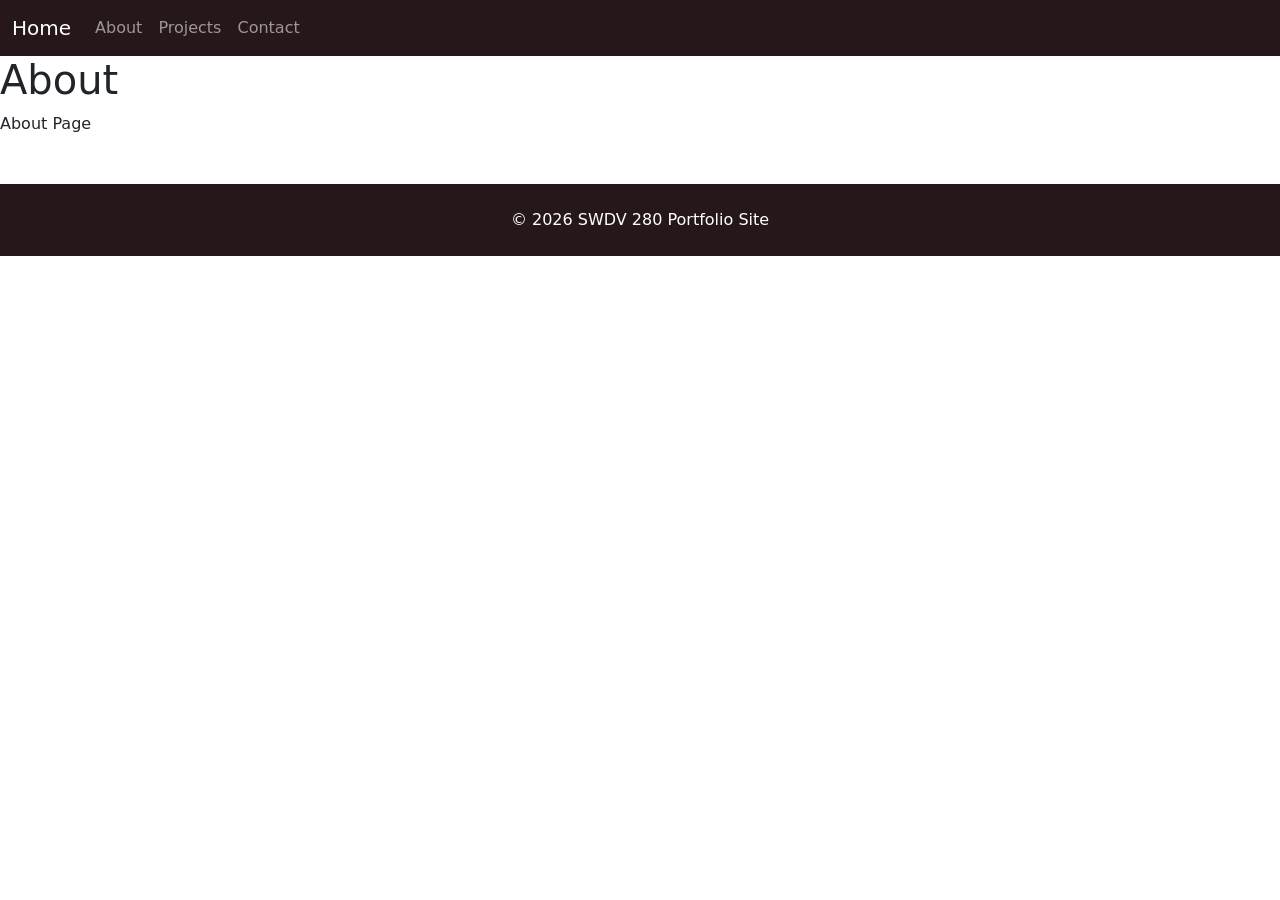
==== about.html @ c1281576 "Navbar and Footer uses the custom elements on each page" ====
<!DOCTYPE html>
<html lang="en">
<head>
    <meta charset="UTF-8">
    <meta name="viewport" content="width=device-width, initial-scale=1.0">
    <title>Document</title>
    <link href="https://cdn.jsdelivr.net/npm/bootstrap@5.3.8/dist/css/bootstrap.min.css" rel="stylesheet" integrity="sha384-sRIl4kxILFvY47J16cr9ZwB07vP4J8+LH7qKQnuqkuIAvNWLzeN8tE5YBujZqJLB" crossorigin="anonymous">
    <link rel="stylesheet" type="text/css" href="assets/css/main.css">
</head>
<body>
    <custom-navbar></custom-navbar>
    <header>
      <h1>About</h1>
    </header>
    <main>
      <p>About Page</p>

    </main>
    <custom-footer></custom-footer>
    
    <script src="https://cdn.jsdelivr.net/npm/bootstrap@5.3.8/dist/js/bootstrap.bundle.min.js" integrity="sha384-FKyoEForCGlyvwx9Hj09JcYn3nv7wiPVlz7YYwJrWVcXK/BmnVDxM+D2scQbITxI" crossorigin="anonymous"></script>
    <script src="assets/js/main.js"></script>
    <script src="assets/js/customelements.js"></script>
</body>
</html>
---- assets/css/main.css ----
/**
@include xs { // 400px

}
@include sm { // 576px

}
@include md { // 768px

}
@include lg { // 960px

}
@include xl { // 1200px

}
@include xxl { // 1400px

}
**/
/* Mixins */
* {
  box-sizing: border-box;
}

.text-light {
  color: #f3f5e7 !important;
}

.text-dark {
  color: #26181A !important;
}

.text-sage {
  color: #C9CBA3 !important;
}

.text-peach {
  color: #FFE1A8 !important;
}

.text-coral {
  color: #E26D5C !important;
}

.text-plum {
  color: #723D46 !important;
}

.text-mocha {
  color: #472D30 !important;
}

.bg-light {
  background-color: #f3f5e7 !important;
}

.bg-dark {
  background-color: #26181A !important;
}

.bg-sage {
  background-color: #C9CBA3 !important;
}

.bg-peach {
  background-color: #FFE1A8 !important;
}

.bg-coral {
  background-color: #E26D5C !important;
}

.bg-plum {
  background-color: #723D46 !important;
}

.bg-mocha {
  background-color: #472D30 !important;
}

/*# sourceMappingURL=main.css.map */
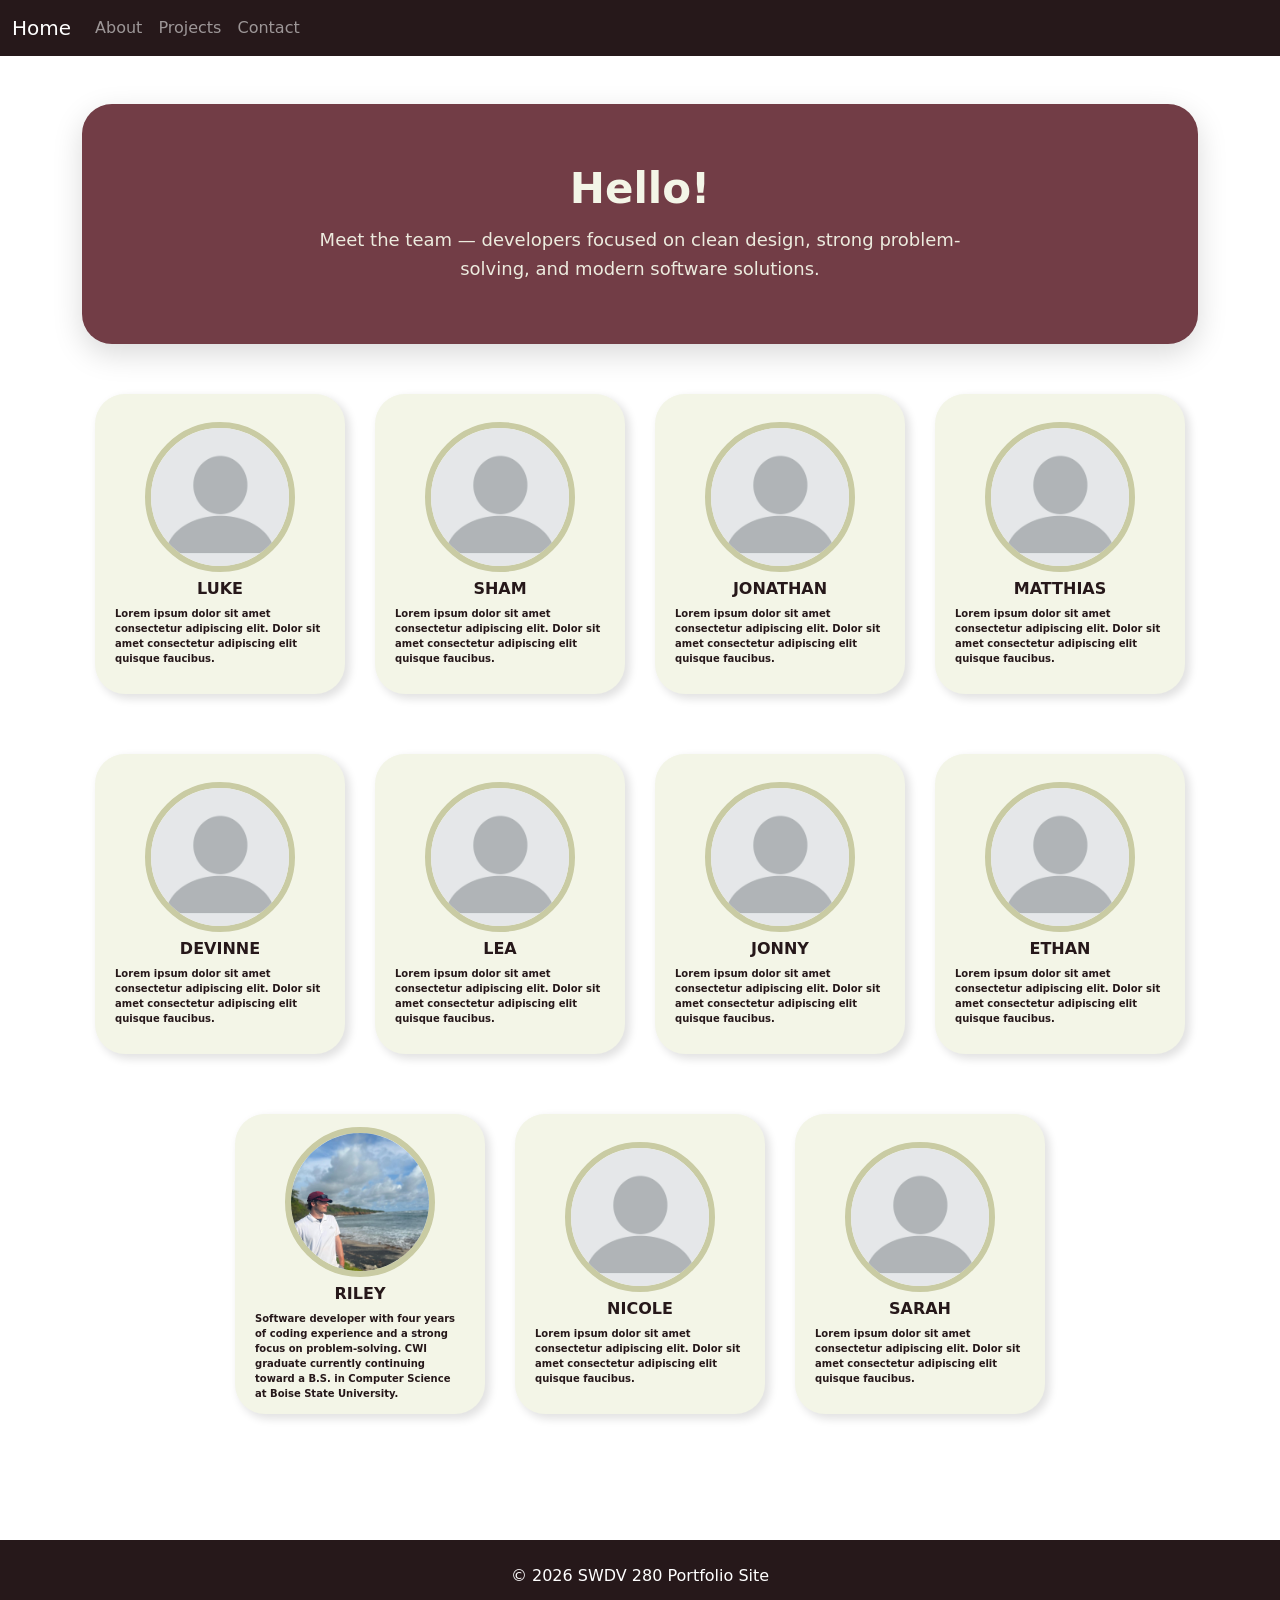
==== commit 75b12573: "CommitAbout1" ====
--- a/about.html
+++ b/about.html
@@ -1,25 +1,76 @@
 <!DOCTYPE html>
 <html lang="en">
 <head>
-    <meta charset="UTF-8">
-    <meta name="viewport" content="width=device-width, initial-scale=1.0">
-    <title>Document</title>
-    <link href="https://cdn.jsdelivr.net/npm/bootstrap@5.3.8/dist/css/bootstrap.min.css" rel="stylesheet" integrity="sha384-sRIl4kxILFvY47J16cr9ZwB07vP4J8+LH7qKQnuqkuIAvNWLzeN8tE5YBujZqJLB" crossorigin="anonymous">
-    <link rel="stylesheet" type="text/css" href="assets/css/main.css">
+  <meta charset="UTF-8">
+  <meta name="viewport" content="width=device-width, initial-scale=1.0">
+  <title>About</title>
+
+  <link href="https://cdn.jsdelivr.net/npm/bootstrap@5.3.8/dist/css/bootstrap.min.css" rel="stylesheet">
+  <link rel="stylesheet" href="assets/css/main.css">
 </head>
+
 <body>
-    <custom-navbar></custom-navbar>
-    <header>
-      <h1>About</h1>
-    </header>
-    <main>
-      <p>About Page</p>
 
-    </main>
-    <custom-footer></custom-footer>
-    
-    <script src="https://cdn.jsdelivr.net/npm/bootstrap@5.3.8/dist/js/bootstrap.bundle.min.js" integrity="sha384-FKyoEForCGlyvwx9Hj09JcYn3nv7wiPVlz7YYwJrWVcXK/BmnVDxM+D2scQbITxI" crossorigin="anonymous"></script>
-    <script src="assets/js/main.js"></script>
-    <script src="assets/js/customelements.js"></script>
+<custom-navbar></custom-navbar>
+
+<main class="container py-5">
+
+  <section class="about-hero text-center mb-5">
+    <h1 class="about-hero__title">Hello!</h1>
+    <p class="about-hero__subtitle">
+      Meet the team — developers focused on clean design,
+      strong problem-solving, and modern software solutions.
+    </p>
+  </section>
+
+  <div class="cards" id="card-container">
+
+    <!-- TEMPLATE -->
+    <template id="blob-card-template">
+      <button class="blob-card">
+
+        <span class="blob-card__content">
+          <img src="" alt="Profile Image" class="profile-image">
+          <span class="card-heading"></span>
+          <span class="card-text"></span>
+        </span>
+
+        <span class="blob-card__inner">
+          <span class="blob-card__blobs">
+            <span class="blob-card__blob"></span>
+            <span class="blob-card__blob"></span>
+            <span class="blob-card__blob"></span>
+          </span>
+        </span>
+
+        <span class="blob-card__hover-btn">
+          <a href="#" target="_blank">View Profile</a>
+        </span>
+
+      </button>
+    </template>
+
+  </div>
+
+</main>
+<custom-footer></custom-footer>
+
+<svg width="0" height="0">
+  <defs>
+    <filter id="goo">
+      <feGaussianBlur in="SourceGraphic" stdDeviation="10"/>
+      <feColorMatrix in="blur" mode="matrix"
+        values="1 0 0 0 0
+                0 1 0 0 0
+                0 0 1 0 0
+                0 0 0 21 -7"/>
+    </filter>
+  </defs>
+</svg>
+
+<script src="https://cdn.jsdelivr.net/npm/bootstrap@5.3.8/dist/js/bootstrap.bundle.min.js"></script>
+<script src="assets/js/about-cards.js"></script>
+<script src="assets/js/customelements.js"></script>
+
 </body>
-</html>
+</html>
--- a/assets/css/main.css
+++ b/assets/css/main.css
@@ -1,3 +1,4 @@
+/* Mixins */
 /**
 @include xs { // 400px
 
@@ -18,65 +19,266 @@
 
 }
 **/
-/* Mixins */
+.text-light {
+  color: #f3f5e7 !important;
+}
+
+.text-dark {
+  color: #26181A !important;
+}
+
+.text-sage {
+  color: #C9CBA3 !important;
+}
+
+.text-peach {
+  color: #FFE1A8 !important;
+}
+
+.text-coral {
+  color: #E26D5C !important;
+}
+
+.text-plum {
+  color: #723D46 !important;
+}
+
+.text-mocha {
+  color: #472D30 !important;
+}
+
+.bg-light {
+  background-color: #f3f5e7 !important;
+}
+
+.bg-dark {
+  background-color: #26181A !important;
+}
+
+.bg-sage {
+  background-color: #C9CBA3 !important;
+}
+
+.bg-peach {
+  background-color: #FFE1A8 !important;
+}
+
+.bg-coral {
+  background-color: #E26D5C !important;
+}
+
+.bg-plum {
+  background-color: #723D46 !important;
+}
+
+.bg-mocha {
+  background-color: #472D30 !important;
+}
+
+/*ABOUT HERO*/
+.about-hero {
+  background: #723D46;
+  color: #f3f5e7;
+  padding: 60px 20px;
+  border-radius: 30px;
+  margin-bottom: 40px;
+  box-shadow: 0 10px 30px rgba(0, 0, 0, 0.15);
+  text-align: center;
+}
+.about-hero__title {
+  font-size: 42px;
+  font-weight: 700;
+  margin-bottom: 12px;
+}
+.about-hero__subtitle {
+  max-width: 700px;
+  margin: 0 auto;
+  font-size: 18px;
+  line-height: 1.6;
+  opacity: 0.95;
+}
+
+/*ABOUT CARDS*/
+*, *:before, *:after {
+  box-sizing: border-box;
+  margin: 0;
+  padding: 0;
+}
+
+.cards {
+  margin-top: 50px;
+  display: flex;
+  flex-wrap: wrap;
+  gap: 30px;
+  justify-content: center;
+  width: 100%;
+}
+
+.blob-card {
+  z-index: 1;
+  position: relative;
+  overflow: hidden;
+  margin-bottom: 30px;
+  text-align: center;
+  color: #26181A;
+  font-size: 16px;
+  font-weight: bold;
+  background: #f3f5e7;
+  outline: none;
+  border: none;
+  transition: color 0.5s;
+  cursor: pointer;
+  border-radius: 30px;
+  width: 250px;
+  height: 300px;
+  box-shadow: 4px 4px 8px 1px rgba(0, 0, 0, 0.1176470588);
+}
+.blob-card__content {
+  position: relative;
+  z-index: 1;
+  display: flex;
+  flex-direction: column;
+  align-items: center;
+  justify-content: center;
+  height: 100%;
+  width: 100%;
+  gap: 5px;
+  padding: 10px;
+}
+.blob-card__hover-btn {
+  text-transform: uppercase;
+  pointer-events: auto;
+  position: absolute;
+  z-index: 3;
+  left: 50%;
+  bottom: 100px;
+  transform: translate(-50%, 200px);
+  transition: transform 0.8s ease;
+  pointer-events: none;
+  width: 85%;
+}
+.blob-card__hover-btn a {
+  text-decoration: none;
+  padding: 5px 10px;
+  color: #f3f5e7;
+  border-radius: 25px;
+  border: solid 2px #f3f5e7;
+  font-size: 12px;
+}
+.blob-card__hover-btn a:hover {
+  background: #f3f5e7;
+  color: #E26D5C;
+  border: none;
+}
+.blob-card:hover .blob-card__hover-btn {
+  transform: translate(-50%, 0);
+}
+.blob-card .card-heading {
+  text-transform: uppercase;
+  font-size: 16px;
+  font-weight: bold;
+  color: #26181A;
+}
+.blob-card .card-text {
+  font-size: 10px;
+  color: #26181A;
+  text-align: left;
+  padding: 0 10px;
+}
+.blob-card:before {
+  content: "";
+  z-index: 1;
+  position: absolute;
+  left: 0;
+  top: 0;
+  width: 100%;
+  height: 100%;
+  border-radius: 30px;
+}
+.blob-card:after {
+  content: "";
+  z-index: -2;
+  position: absolute;
+  width: 100%;
+  height: 100%;
+  transition: all 0.3s 0.2s;
+  border-radius: 30px;
+}
+.blob-card:hover {
+  color: #f3f5e7;
+  border-radius: 30px;
+}
+.blob-card:hover:after {
+  transition: all 0.3s;
+  left: 0;
+  top: 0;
+  border-radius: 30px;
+}
+.blob-card__inner {
+  z-index: 2;
+  overflow: hidden;
+  position: absolute;
+  left: 0;
+  top: 0;
+  width: 100%;
+  height: 100%;
+  border-radius: 30px;
+}
+.blob-card__blobs {
+  position: relative;
+  display: block;
+  height: 100%;
+  filter: url("#goo");
+}
+.blob-card__blob {
+  position: absolute;
+  width: 33.3333333333%;
+  height: 100%;
+  background: #E26D5C;
+  border-radius: 100%;
+  transform: translate3d(0, 150%, 0) scale(1.7);
+  transition: transform 0.45s;
+}
+@supports (filter: url("#goo")) {
+  .blob-card__blob {
+    transform: translate3d(0, 150%, 0) scale(1.4);
+  }
+}
+.blob-card__blob:nth-child(1) {
+  left: 0%;
+  transition-delay: 0s;
+}
+.blob-card__blob:nth-child(2) {
+  left: 40%;
+  transition-delay: 0.08s;
+}
+.blob-card__blob:nth-child(3) {
+  left: 80%;
+  transition-delay: 0.16s;
+}
+.blob-card:hover .blob-card__blob {
+  transform: translateZ(0) scale(1.7);
+}
+@supports (filter: url("#goo")) {
+  .blob-card:hover .blob-card__blob {
+    transform: translateZ(0) scale(1.4);
+  }
+}
+
+.profile-image {
+  width: 150px;
+  height: 150px;
+  border-radius: 50%;
+  object-fit: cover;
+  border: solid 6px #C9CBA3;
+}
+
+.blob-card__hover-btn {
+  pointer-events: auto;
+}
+
 * {
   box-sizing: border-box;
 }
 
-.text-light {
-  color: #f3f5e7 !important;
-}
-
-.text-dark {
-  color: #26181A !important;
-}
-
-.text-sage {
-  color: #C9CBA3 !important;
-}
-
-.text-peach {
-  color: #FFE1A8 !important;
-}
-
-.text-coral {
-  color: #E26D5C !important;
-}
-
-.text-plum {
-  color: #723D46 !important;
-}
-
-.text-mocha {
-  color: #472D30 !important;
-}
-
-.bg-light {
-  background-color: #f3f5e7 !important;
-}
-
-.bg-dark {
-  background-color: #26181A !important;
-}
-
-.bg-sage {
-  background-color: #C9CBA3 !important;
-}
-
-.bg-peach {
-  background-color: #FFE1A8 !important;
-}
-
-.bg-coral {
-  background-color: #E26D5C !important;
-}
-
-.bg-plum {
-  background-color: #723D46 !important;
-}
-
-.bg-mocha {
-  background-color: #472D30 !important;
-}
-
 /*# sourceMappingURL=main.css.map */
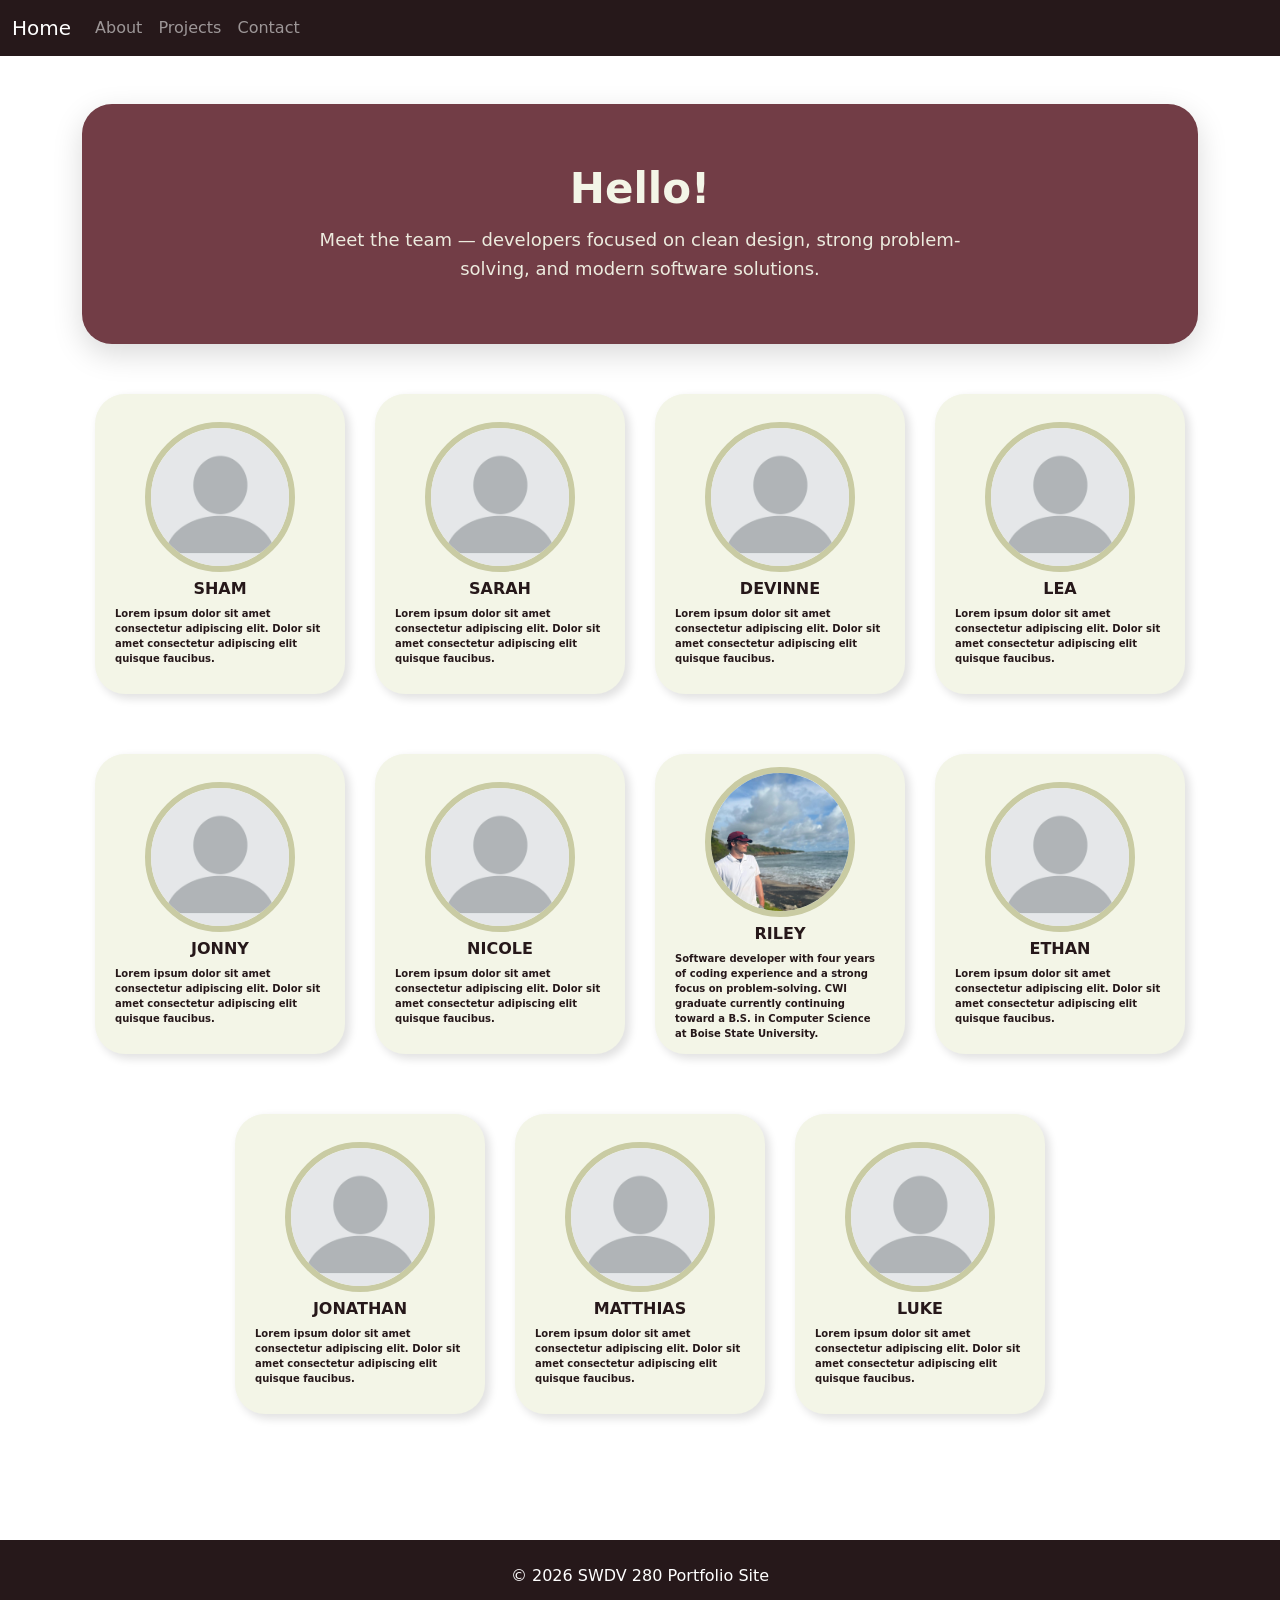
==== commit b8874517: "Update about.html" ====
--- a/about.html
+++ b/about.html
@@ -28,7 +28,7 @@
     <!-- TEMPLATE -->
     <template id="blob-card-template">
       <button class="blob-card">
-
+        
         <span class="blob-card__content">
           <img src="" alt="Profile Image" class="profile-image">
           <span class="card-heading"></span>
@@ -42,17 +42,15 @@
             <span class="blob-card__blob"></span>
           </span>
         </span>
-
+        
         <span class="blob-card__hover-btn">
           <a href="#" target="_blank">View Profile</a>
         </span>
-
       </button>
     </template>
-
   </div>
-
 </main>
+  
 <custom-footer></custom-footer>
 
 <svg width="0" height="0">
@@ -73,4 +71,4 @@
 <script src="assets/js/customelements.js"></script>
 
 </body>
-</html>+</html>
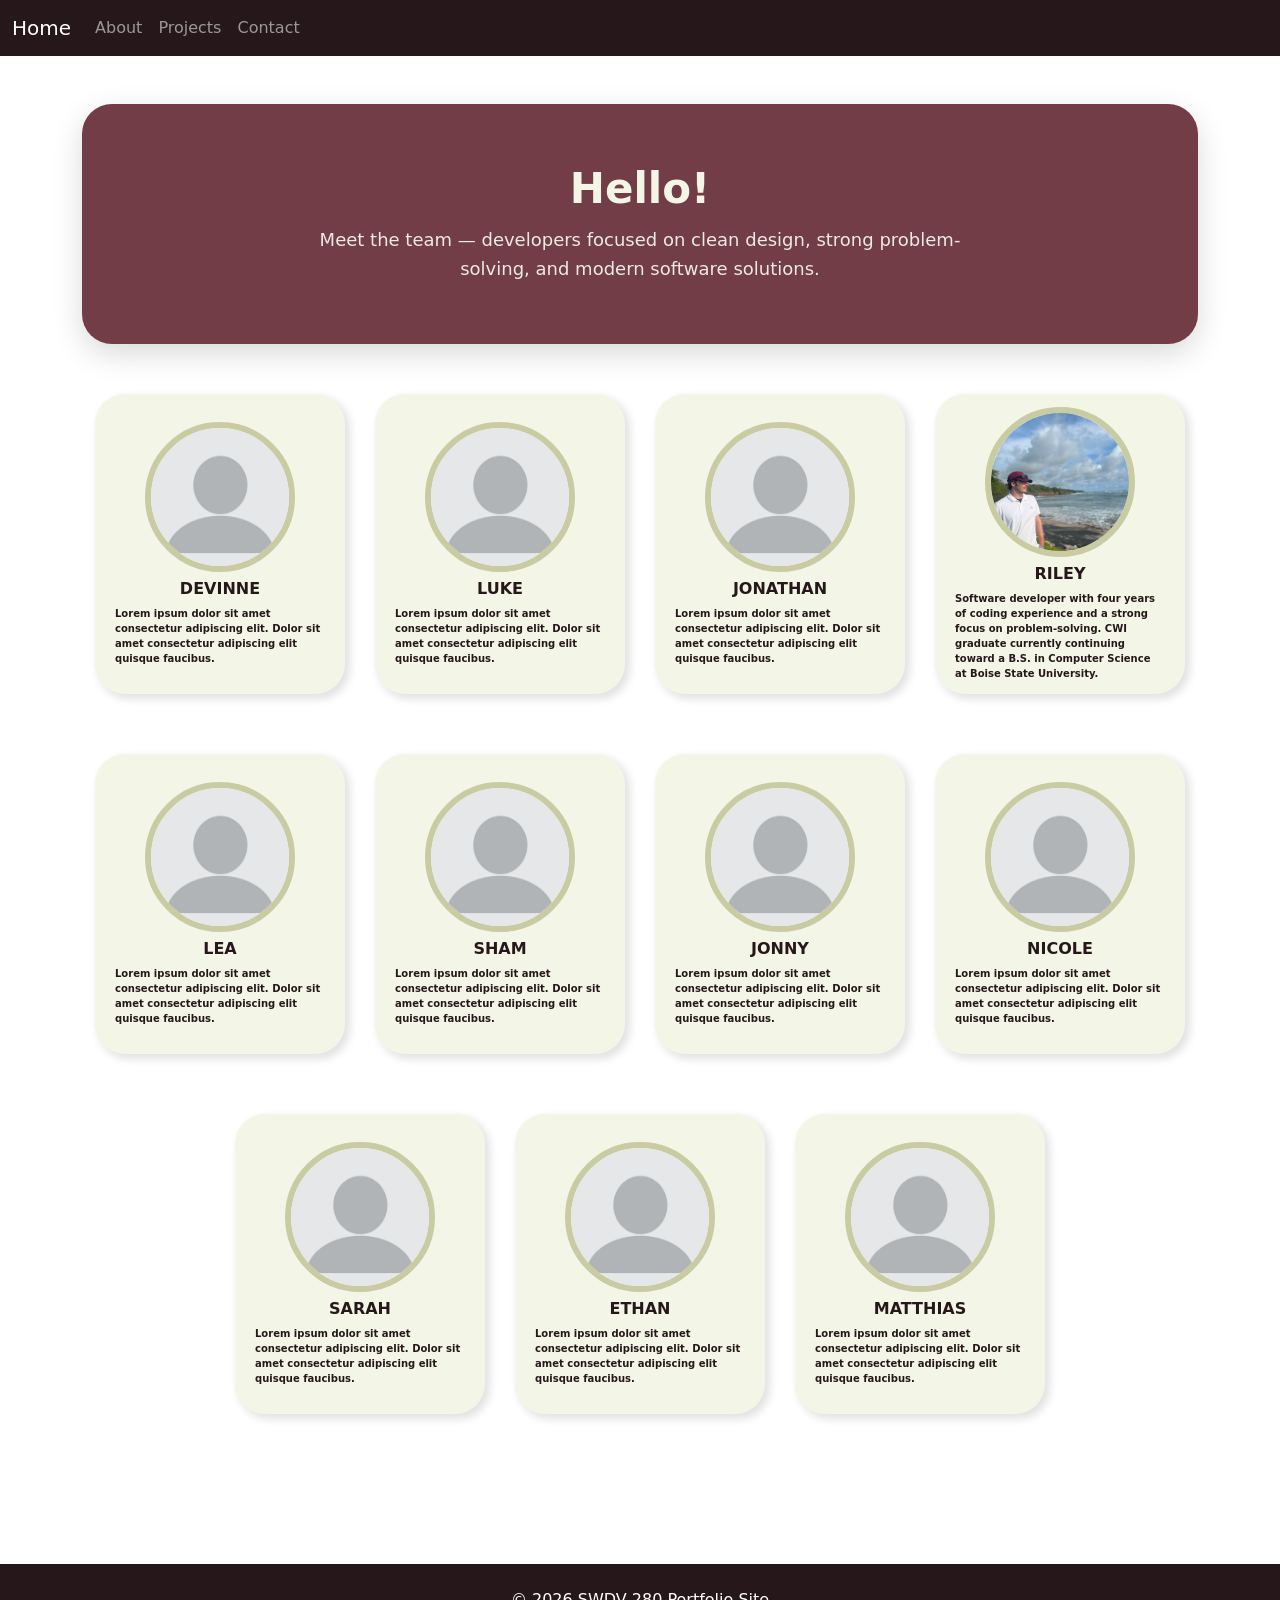
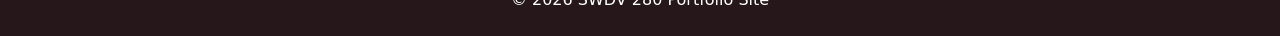
==== commit c4c0f1a1: "Code clean up." ====
--- a/about.html
+++ b/about.html
@@ -49,26 +49,26 @@
       </button>
     </template>
   </div>
+  <svg width="0" height="0">
+    <defs>
+      <filter id="goo">
+        <feGaussianBlur in="SourceGraphic" stdDeviation="10"/>
+        <feColorMatrix in="blur" mode="matrix"
+          values="1 0 0 0 0
+                  0 1 0 0 0
+                  0 0 1 0 0
+                  0 0 0 21 -7"/>
+      </filter>
+    </defs>
+  </svg>
 </main>
   
 <custom-footer></custom-footer>
 
-<svg width="0" height="0">
-  <defs>
-    <filter id="goo">
-      <feGaussianBlur in="SourceGraphic" stdDeviation="10"/>
-      <feColorMatrix in="blur" mode="matrix"
-        values="1 0 0 0 0
-                0 1 0 0 0
-                0 0 1 0 0
-                0 0 0 21 -7"/>
-    </filter>
-  </defs>
-</svg>
-
 <script src="https://cdn.jsdelivr.net/npm/bootstrap@5.3.8/dist/js/bootstrap.bundle.min.js"></script>
 <script src="assets/js/about-cards.js"></script>
 <script src="assets/js/customelements.js"></script>
+<script src="assets/js/main.js"></script>
 
 </body>
 </html>
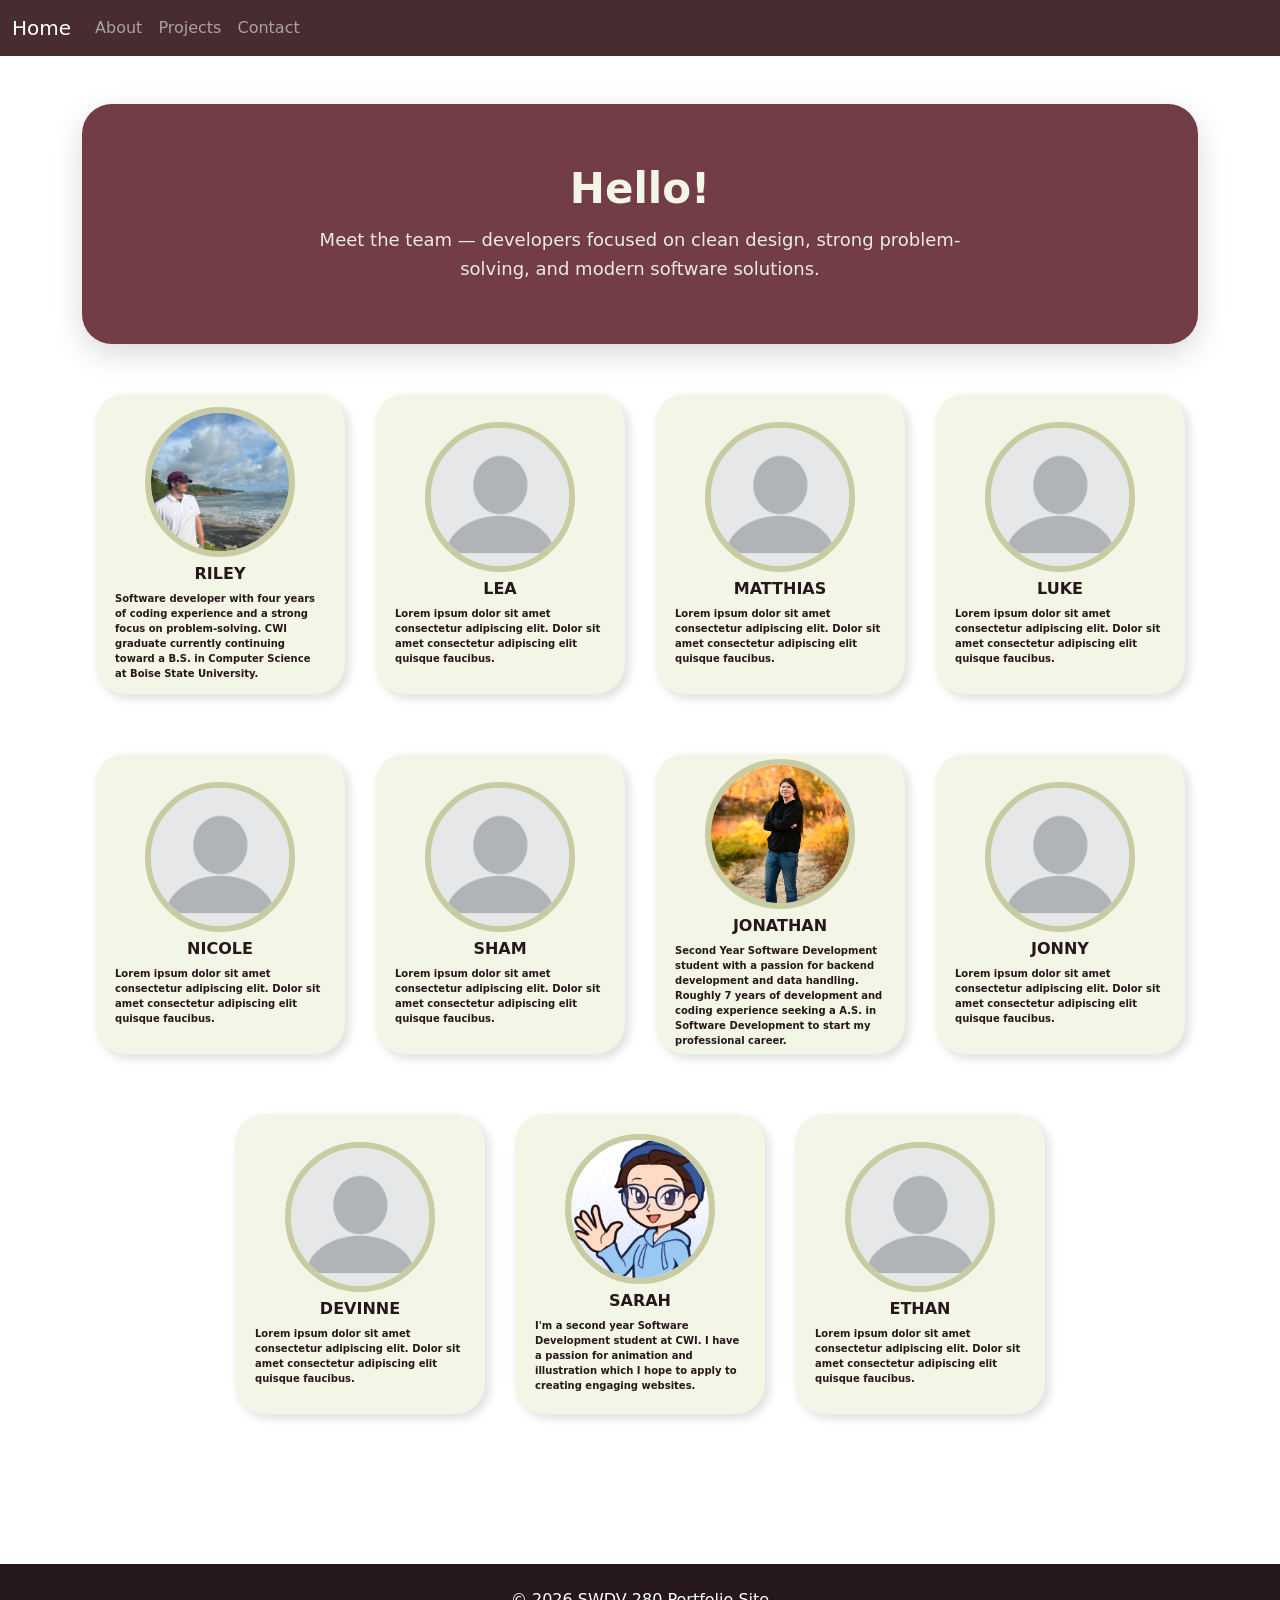
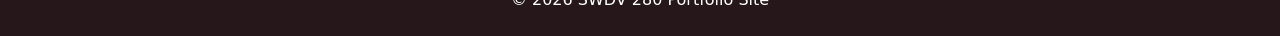
==== commit b2da61d4: "Add button classes." ====
--- a/about.html
+++ b/about.html
@@ -44,7 +44,7 @@
         </span>
         
         <span class="blob-card__hover-btn">
-          <a href="#" target="_blank">View Profile</a>
+          <a class="submit-btn inverted-accent-btn" href="#" target="_blank">View Profile</a>
         </span>
       </button>
     </template>
--- a/assets/css/main.css
+++ b/assets/css/main.css
@@ -146,7 +146,6 @@
   padding: 10px;
 }
 .blob-card__hover-btn {
-  text-transform: uppercase;
   pointer-events: auto;
   position: absolute;
   z-index: 3;
@@ -157,19 +156,6 @@
   pointer-events: none;
   width: 85%;
 }
-.blob-card__hover-btn a {
-  text-decoration: none;
-  padding: 5px 10px;
-  color: #f3f5e7;
-  border-radius: 25px;
-  border: solid 2px #f3f5e7;
-  font-size: 12px;
-}
-.blob-card__hover-btn a:hover {
-  background: #f3f5e7;
-  color: #E26D5C;
-  border: none;
-}
 .blob-card:hover .blob-card__hover-btn {
   transform: translate(-50%, 0);
 }
@@ -277,8 +263,52 @@
   pointer-events: auto;
 }
 
-* {
-  box-sizing: border-box;
+html, body {
+  height: 100%;
+  margin: 0;
+}
+
+body {
+  display: flex;
+  flex-direction: column;
+  min-height: 100vh;
+}
+
+main {
+  flex: 1;
+}
+
+.submit-btn {
+  text-decoration: none;
+  padding: 5px 10px;
+  border-radius: 25px;
+  font-size: 12px;
+  font-weight: bold;
+  text-transform: uppercase;
+}
+
+.inverted-accent-btn {
+  background: none;
+  color: #f3f5e7;
+  border: solid 2px #f3f5e7;
+}
+
+.inverted-accent-btn:hover {
+  background: #f3f5e7;
+  color: #E26D5C;
+  border: solid 3px #f3f5e7;
+}
+
+.accent-btn {
+  color: #f3f5e7;
+  border: solid 2px #E26D5C;
+  background: #E26D5C;
+}
+
+.accent-btn:hover {
+  background: none;
+  color: #E26D5C;
+  border: solid 2px #E26D5C;
 }
 
 /*# sourceMappingURL=main.css.map */
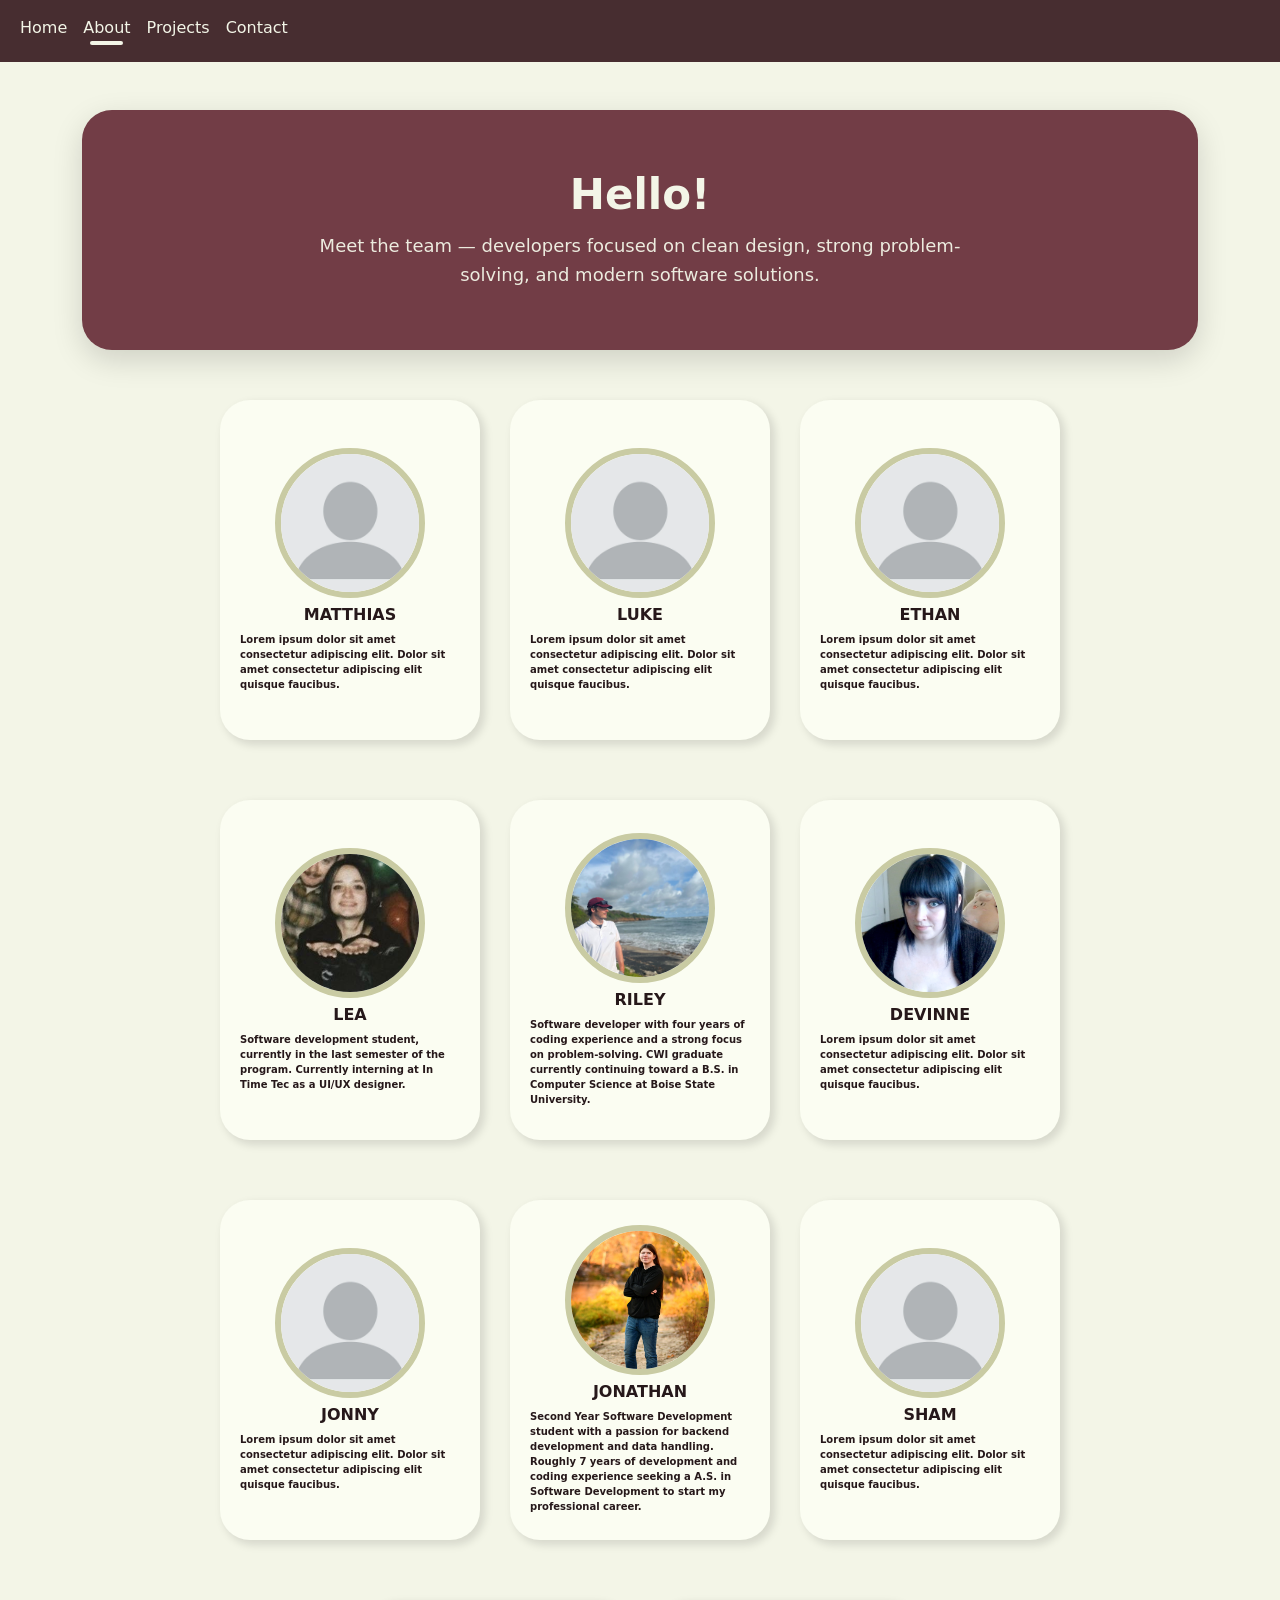
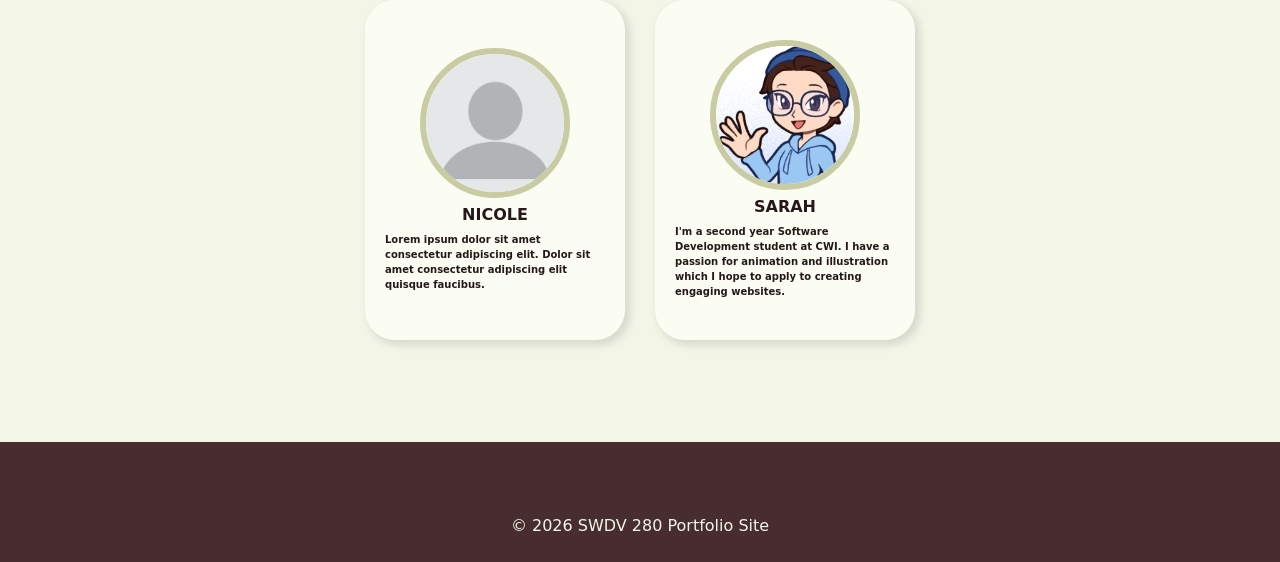
==== commit 654b1457: "<a> tags that link to the current page get underlined using the active-nav-link class" ====
--- a/about.html
+++ b/about.html
@@ -69,6 +69,7 @@
 <script src="assets/js/about-cards.js"></script>
 <script src="assets/js/customelements.js"></script>
 <script src="assets/js/main.js"></script>
+<script src="assets/js/navbar.js"></script>
 
 </body>
 </html>
--- a/assets/css/main.css
+++ b/assets/css/main.css
@@ -123,14 +123,14 @@
   color: #26181A;
   font-size: 16px;
   font-weight: bold;
-  background: #f3f5e7;
+  background: #fbfdf2;
   outline: none;
   border: none;
   transition: color 0.5s;
   cursor: pointer;
   border-radius: 30px;
-  width: 250px;
-  height: 300px;
+  width: 260px;
+  height: 340px;
   box-shadow: 4px 4px 8px 1px rgba(0, 0, 0, 0.1176470588);
 }
 .blob-card__content {
@@ -272,10 +272,71 @@
   display: flex;
   flex-direction: column;
   min-height: 100vh;
+  background: #f3f5e7;
 }
 
 main {
   flex: 1;
+}
+
+custom-navbar {
+  background: #472D30;
+}
+custom-navbar .nav-link {
+  color: #f3f5e7;
+}
+custom-navbar .nav-link:hover {
+  color: #FFE1A8;
+}
+
+.active-nav-link::after {
+  content: "";
+  display: block;
+  position: relative;
+  bottom: 0;
+  border-radius: 4px;
+  background-color: #f3f5e7;
+  --widthpercent: 70;
+  width: var(--widthpercent);
+  height: 4px;
+  margin: 1px calc((100 - var(--widthpercent)) / 2 * 1%);
+  transition: all 0.2s ease;
+}
+
+.active-nav-link:hover::after {
+  --widthpercent: 78;
+}
+
+.navbar-toggler {
+  border: none;
+}
+
+.navbar-toggler:focus,
+.navbar-toggler:active,
+.navbar-toggler:focus-visible,
+.btn-close:focus,
+.btn-close:active,
+.btn-close:focus-visible {
+  box-shadow: none !important;
+  outline: none !important;
+}
+
+.navbar-toggler-icon {
+  background-image: url("data:image/svg+xml,%3csvg xmlns='http://www.w3.org/2000/svg' viewBox='0 0 30 30'%3e%3cpath stroke='%23f3f5e7' stroke-linecap='round' stroke-miterlimit='10' stroke-width='2' d='M4 7h22M4 15h22M4 23h22'/%3e%3c/svg%3e") !important;
+}
+
+.btn-close {
+  background-image: url("data:image/svg+xml,%3csvg xmlns='http://www.w3.org/2000/svg' viewBox='0 0 16 16' fill='%23f3f5e7'%3e%3cpath d='M.293.293a1 1 0 011.414 0L8 6.586 14.293.293a1 1 0 111.414 1.414L9.414 8l6.293 6.293a1 1 0 01-1.414 1.414L8 9.414l-6.293 6.293a1 1 0 01-1.414-1.414L6.586 8 .293 1.707a1 1 0 010-1.414z'/%3e%3c/svg%3e") !important;
+}
+
+.offcanvas {
+  background: #472D30 !important;
+  width: 250px !important;
+}
+
+custom-footer {
+  background: #472D30;
+  color: #f3f5e7;
 }
 
 .submit-btn {
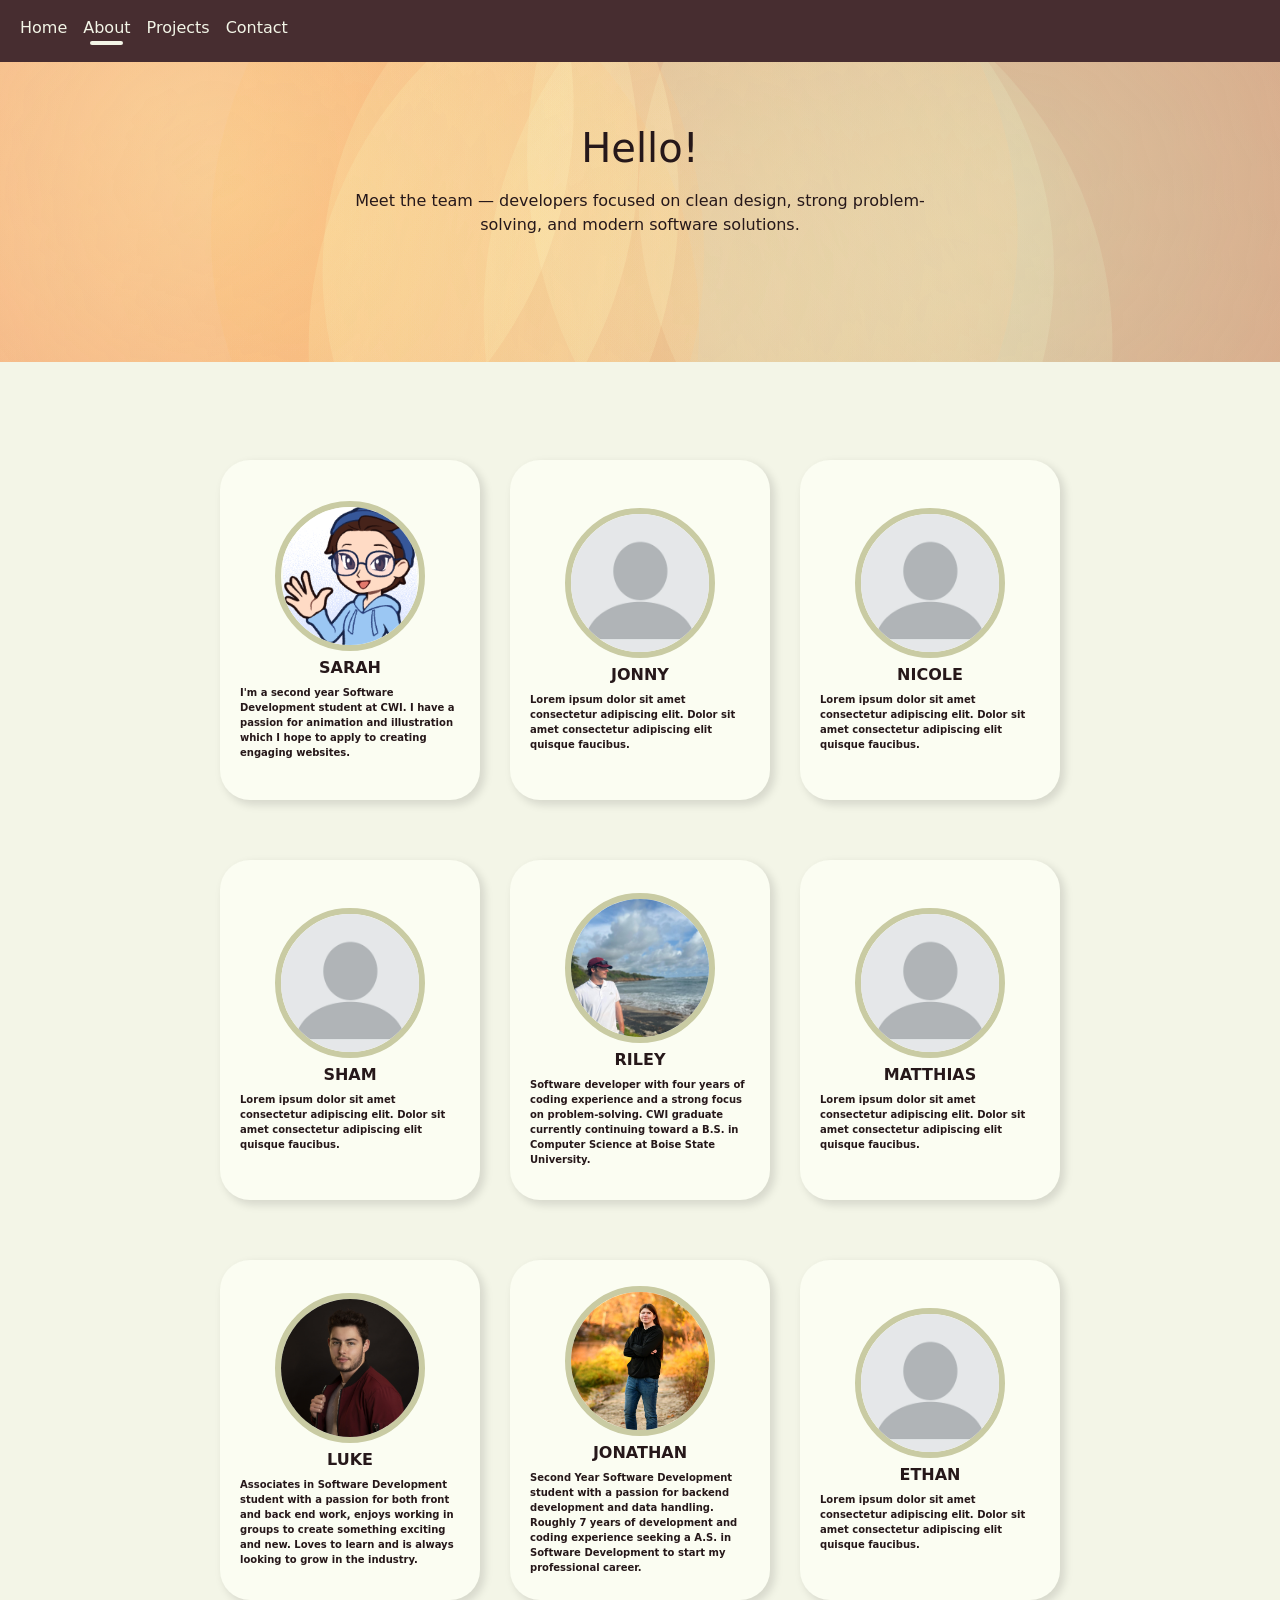
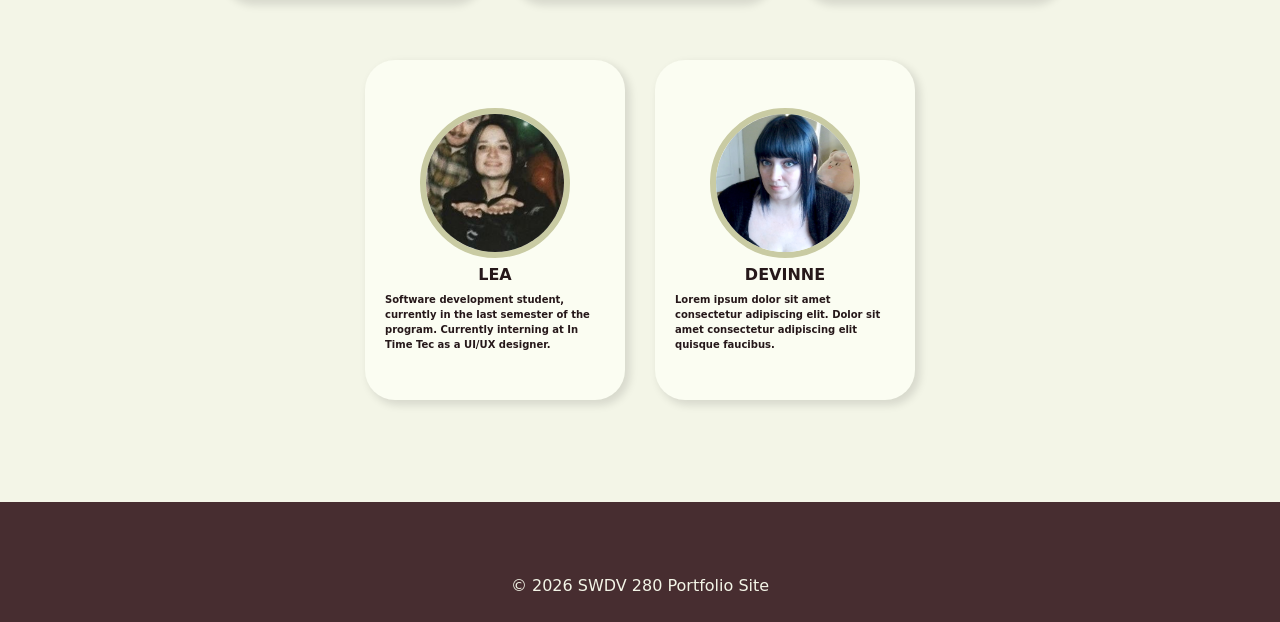
==== commit eab37091: "Add header banner on all pages." ====
--- a/about.html
+++ b/about.html
@@ -12,17 +12,9 @@
 <body>
 
 <custom-navbar></custom-navbar>
+<header-banner title="Hello!" text="Meet the team — developers focused on clean design, strong problem-solving, and modern software solutions."></header-banner>
 
 <main class="container py-5">
-
-  <section class="about-hero text-center mb-5">
-    <h1 class="about-hero__title">Hello!</h1>
-    <p class="about-hero__subtitle">
-      Meet the team — developers focused on clean design,
-      strong problem-solving, and modern software solutions.
-    </p>
-  </section>
-
   <div class="cards" id="card-container">
 
     <!-- TEMPLATE -->
@@ -68,8 +60,10 @@
 <script src="https://cdn.jsdelivr.net/npm/bootstrap@5.3.8/dist/js/bootstrap.bundle.min.js"></script>
 <script src="assets/js/about-cards.js"></script>
 <script src="assets/js/customelements.js"></script>
+<script src="assets/js/navbar.js"></script>
+<script src="assets/js/finisher-header.es5.min (2).js" type="text/javascript"></script>
+<script src="assets/js/header-banner.js"></script>
 <script src="assets/js/main.js"></script>
-<script src="assets/js/navbar.js"></script>
 
 </body>
 </html>
--- a/assets/css/main.css
+++ b/assets/css/main.css
@@ -263,6 +263,67 @@
   pointer-events: auto;
 }
 
+#portfolio-section {
+  padding-top: 30px;
+}
+#portfolio-section .container {
+  padding-top: 30px;
+}
+
+.portfolio-item {
+  position: relative;
+  overflow: hidden;
+  border-radius: 12px;
+}
+
+.portfolio-overlay {
+  position: absolute;
+  inset: 0;
+  display: flex;
+  flex-direction: column;
+  justify-content: flex-end;
+  padding: 1rem;
+  background: rgba(38, 24, 26, 0.85);
+  color: #f3f5e7;
+  opacity: 0;
+  transition: opacity 0.25s ease;
+}
+
+.portfolio-item:hover .portfolio-overlay {
+  opacity: 1;
+}
+
+.portfolio-item img {
+  display: block;
+  transition: transform 0.25s ease;
+}
+
+.portfolio-item:hover img {
+  transform: scale(1.03);
+}
+
+.icon-link {
+  color: #FFE1A8;
+  text-decoration: none;
+  font-weight: 600;
+}
+
+.icon-link:hover {
+  color: #E26D5C;
+  text-decoration: underline;
+}
+
+#projectFilters .nav-link {
+  color: #723D46 !important;
+}
+
+#projectFilters .nav-link.active {
+  background: #E26D5C;
+  color: #f3f5e7 !important;
+  border-radius: 999px;
+  padding: 0.35rem 0.9rem;
+}
+
 html, body {
   height: 100%;
   margin: 0;
@@ -277,6 +338,10 @@
 
 main {
   flex: 1;
+}
+
+p {
+  padding-top: 9px;
 }
 
 custom-navbar {
@@ -339,6 +404,16 @@
   color: #f3f5e7;
 }
 
+header {
+  color: #26181A;
+}
+
+.finisher-header {
+  height: 300px !important;
+  width: 100%;
+  position: relative;
+}
+
 .submit-btn {
   text-decoration: none;
   padding: 5px 10px;
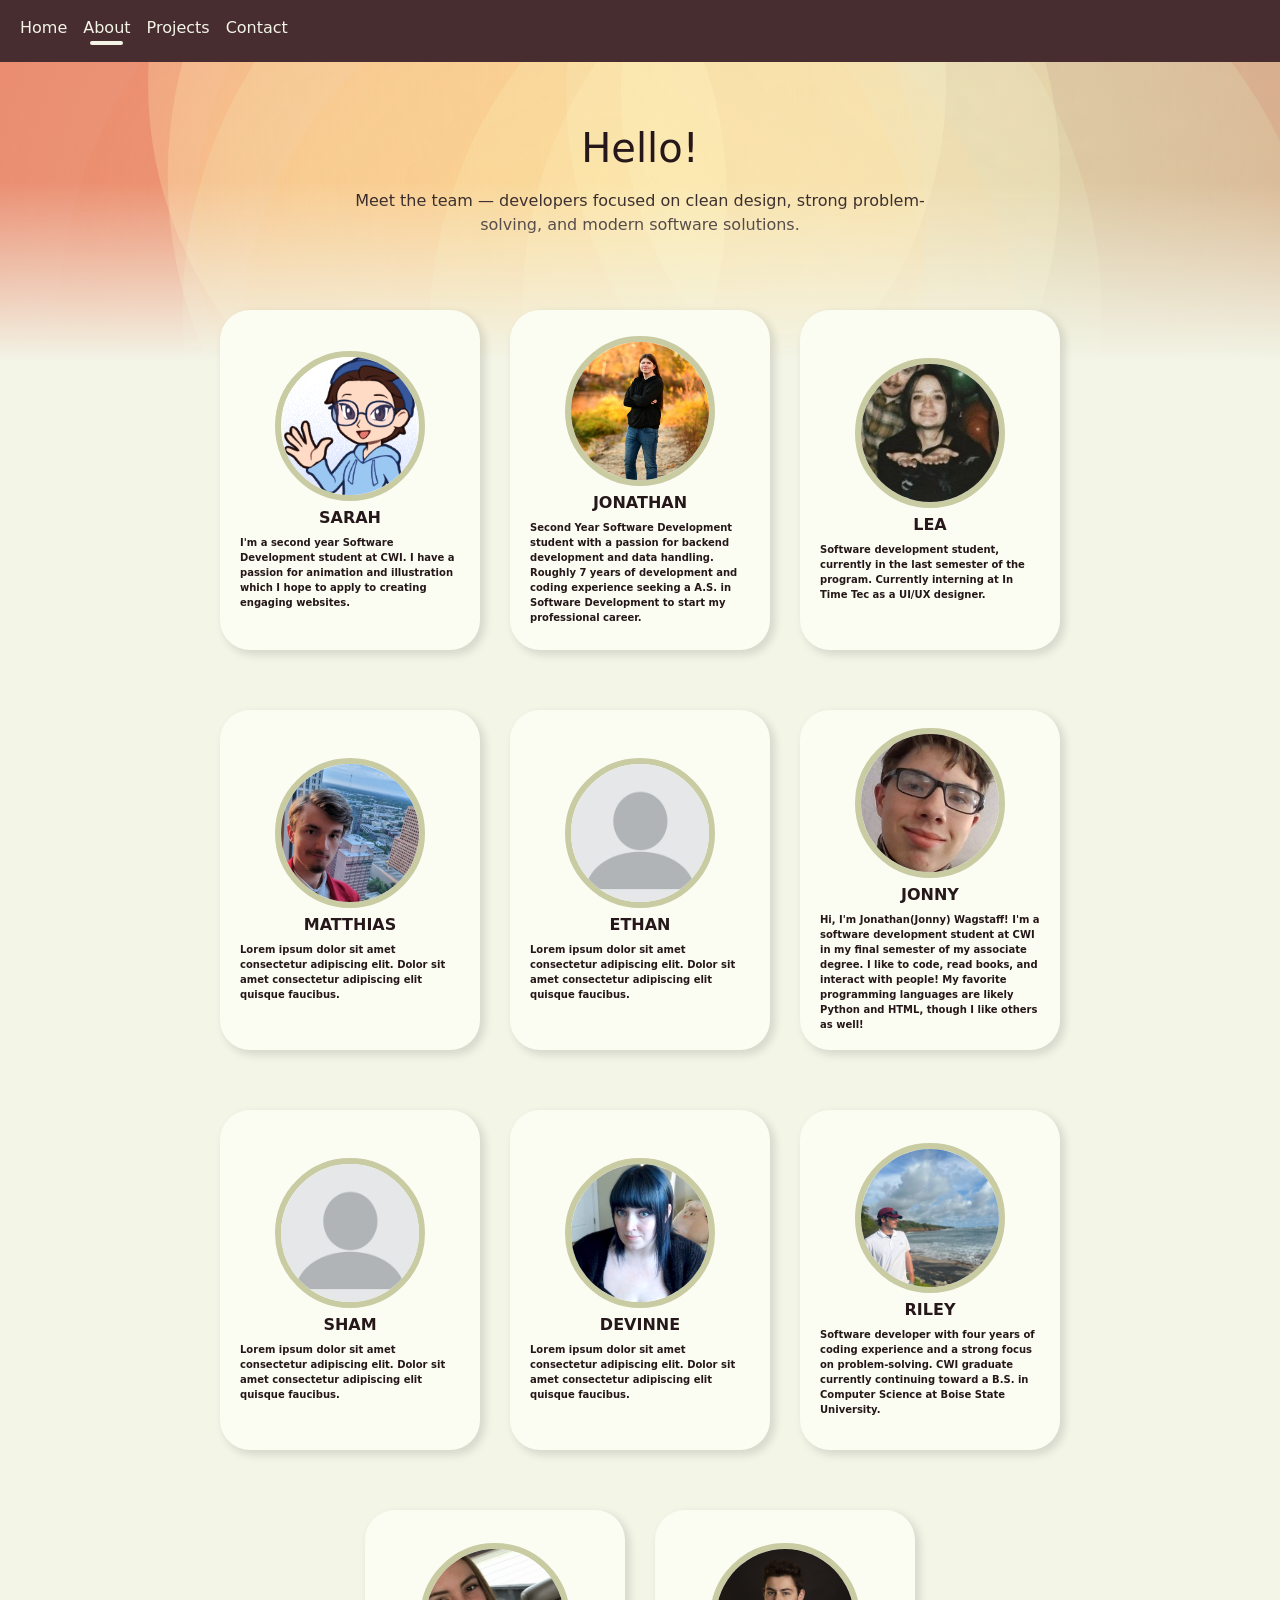
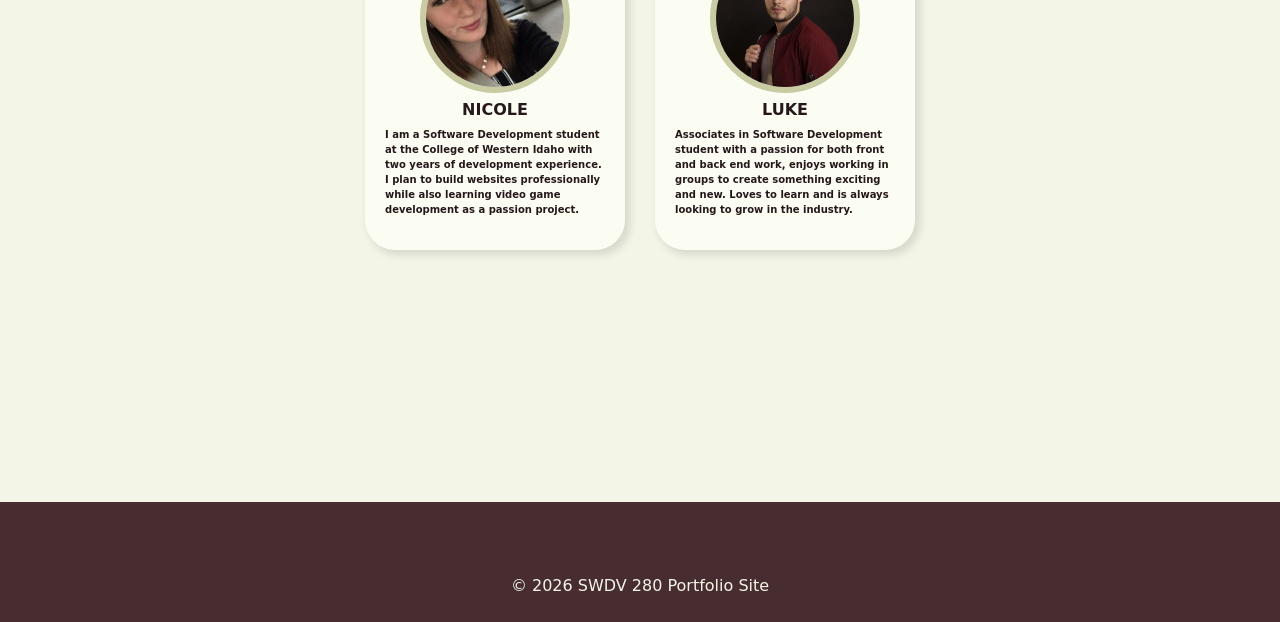
==== commit b4fc401e: "Renamed customelements.js to custom-elements.js to better match naming convention" ====
--- a/about.html
+++ b/about.html
@@ -59,7 +59,7 @@
 
 <script src="https://cdn.jsdelivr.net/npm/bootstrap@5.3.8/dist/js/bootstrap.bundle.min.js"></script>
 <script src="assets/js/about-cards.js"></script>
-<script src="assets/js/customelements.js"></script>
+<script src="assets/js/custom-elements.js"></script>
 <script src="assets/js/navbar.js"></script>
 <script src="assets/js/finisher-header.es5.min (2).js" type="text/javascript"></script>
 <script src="assets/js/header-banner.js"></script>
--- a/assets/css/main.css
+++ b/assets/css/main.css
@@ -338,6 +338,8 @@
 
 main {
   flex: 1;
+  position: relative;
+  top: -150px;
 }
 
 p {
@@ -406,6 +408,7 @@
 
 header {
   color: #26181A;
+  mask-image: linear-gradient(#000 40%, rgba(0, 0, 0, 0));
 }
 
 .finisher-header {
